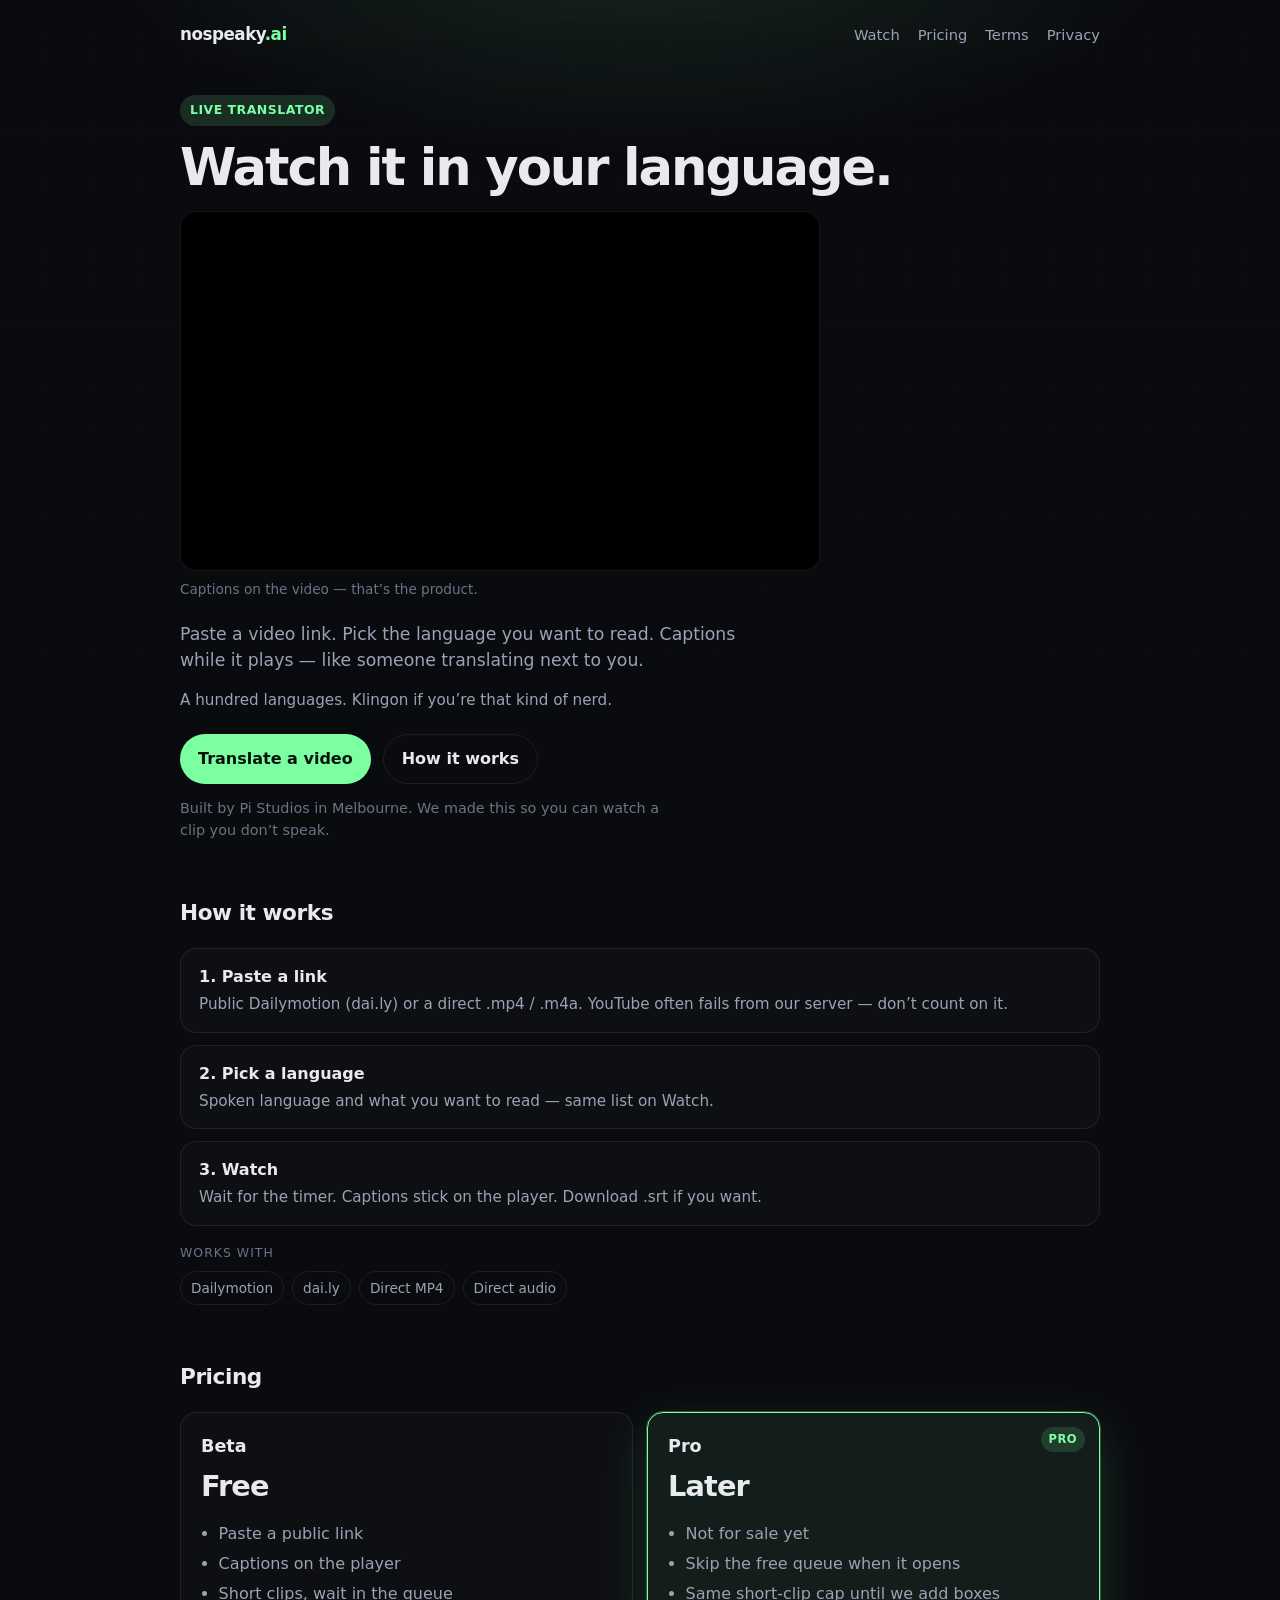
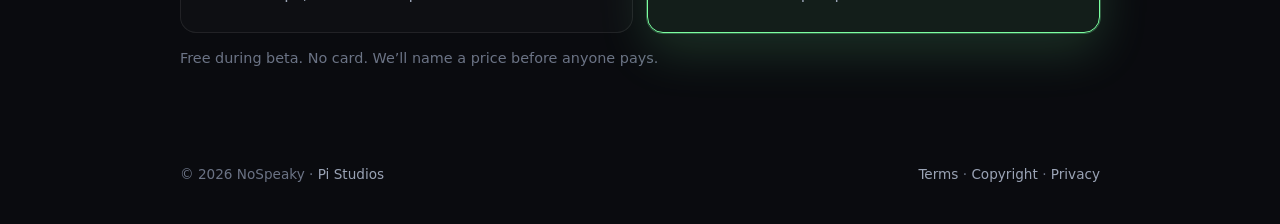
==== index.html @ 5e2a72ed "All Whisper languages in the pickers. Klingon at the bottom. Read-it-in still only translates when w" ====
<!DOCTYPE html>
<html lang="en">
<head>
<meta charset="UTF-8">
<meta name="viewport" content="width=device-width, initial-scale=1.0">
<title>NoSpeaky — Live translator</title>
<meta name="description" content="Paste a video link. Pick a language. Captions while it plays.">
<meta name="theme-color" content="#0a0b0f">
<link rel="stylesheet" href="css/site.css?v=8">
<link rel="icon" href="data:image/svg+xml,%3Csvg xmlns='http://www.w3.org/2000/svg' viewBox='0 0 32 32'%3E%3Crect width='32' height='32' rx='8' fill='%230a0b0f'/%3E%3Cpath d='M8 12h16v2H8zm0 5h12v2H8zm0 5h9v2H8z' fill='%237cffa1'/%3E%3C/svg%3E">
</head>
<body>
  <div class="bg-grid" aria-hidden="true"></div>

  <header class="top">
    <a class="brand" href="/">nospeaky<span class="dot">.ai</span></a>
    <nav>
      <a href="watch.html">Watch</a>
      <a href="#pricing">Pricing</a>
      <a href="tos.html">Terms</a>
      <a href="privacy.html">Privacy</a>
    </nav>
  </header>

  <main>
    <section class="hero">
      <p class="eyebrow">Live translator</p>
      <h1>Watch it in your language.</h1>
      <div class="demo">
        <video class="demo-video" src="/demo.mp4?v=1" autoplay muted loop playsinline></video>
        <p class="demo-cap">Captions on the video — that’s the product.</p>
      </div>
      <p class="lede">
        Paste a video link. Pick the language you want to read.
        Captions while it plays — like someone translating next to you.
      </p>
      <p class="lang-line">A hundred languages. Klingon if you’re that kind of nerd.</p>
      <div class="hero-actions">
        <a class="btn primary" href="watch.html">Translate a video</a>
        <a class="btn ghost" href="#how">How it works</a>
      </div>
      <p class="about-line">Built by Pi Studios in Melbourne. We made this so you can watch a clip you don’t speak.</p>
    </section>

    <section id="how" class="section">
      <h2>How it works</h2>
      <ol class="steps">
        <li>
          <strong>1. Paste a link</strong>
          <span>Public Dailymotion (dai.ly) or a direct .mp4 / .m4a. YouTube often fails from our server — don’t count on it.</span>
        </li>
        <li>
          <strong>2. Pick a language</strong>
          <span>Spoken language and what you want to read — same list on Watch.</span>
        </li>
        <li>
          <strong>3. Watch</strong>
          <span>Wait for the timer. Captions stick on the player. Download .srt if you want.</span>
        </li>
      </ol>
      <p class="sources-label">Works with</p>
      <p class="sources" aria-label="Supported sources">
        <span>Dailymotion</span>
        <span>dai.ly</span>
        <span>Direct MP4</span>
        <span>Direct audio</span>
      </p>
    </section>

    <section id="pricing" class="section">
      <h2>Pricing</h2>
      <div class="price-grid">
        <article class="price-card">
          <h3>Beta</h3>
          <p class="price">Free</p>
          <ul>
            <li>Paste a public link</li>
            <li>Captions on the player</li>
            <li>Short clips, wait in the queue</li>
          </ul>
        </article>
        <article class="price-card featured">
          <p class="badge">Pro</p>
          <h3>Pro</h3>
          <p class="price">Later</p>
          <ul>
            <li>Not for sale yet</li>
            <li>Skip the free queue when it opens</li>
            <li>Same short-clip cap until we add boxes</li>
          </ul>
        </article>
      </div>
      <p class="fine">Free during beta. No card. We’ll name a price before anyone pays.</p>
    </section>
  </main>

  <footer class="foot">
    <span>© <span id="y"></span> NoSpeaky · <a href="https://pistudios.app">Pi Studios</a></span>
    <span><a href="tos.html">Terms</a> · <a href="dmca.html">Copyright</a> · <a href="privacy.html">Privacy</a></span>
  </footer>
  <script>
    document.getElementById('y').textContent = String(new Date().getFullYear());
  </script>
</body>
</html>
---- css/site.css ----
:root {
  --bg: #0a0b0f;
  --bg-elev: #12141c;
  --bg-elev-2: #181b26;
  --line: rgba(255, 255, 255, 0.08);
  --text: #e8eaef;
  --muted: #9aa3b5;
  --faint: #6b7385;
  --accent: #7cffa1;
  --accent-dim: rgba(124, 255, 161, 0.14);
  --accent-text: #04140a;
  --warn: #ffc857;
  --danger: #ff7a8a;
  --radius: 16px;
  --font: ui-sans-serif, system-ui, -apple-system, "Segoe UI", Roboto, Helvetica, Arial, sans-serif;
  --mono: ui-monospace, SFMono-Regular, Menlo, Consolas, monospace;
}

*, *::before, *::after { box-sizing: border-box; }

html, body {
  margin: 0;
  padding: 0;
  min-height: 100%;
  background: var(--bg);
  color: var(--text);
  font-family: var(--font);
  line-height: 1.5;
  -webkit-font-smoothing: antialiased;
}

a { color: var(--accent); text-decoration: none; }
a:hover { text-decoration: underline; }
strong { font-weight: 700; color: var(--text); }

.bg-grid {
  position: fixed;
  inset: 0;
  pointer-events: none;
  background:
    radial-gradient(ellipse 80% 50% at 50% -10%, rgba(124, 255, 161, 0.12), transparent 55%),
    linear-gradient(to bottom, transparent, var(--bg) 80%),
    repeating-linear-gradient(0deg, transparent, transparent 47px, rgba(255,255,255,0.02) 48px),
    repeating-linear-gradient(90deg, transparent, transparent 47px, rgba(255,255,255,0.02) 48px);
  z-index: 0;
}

.top, main, .foot { position: relative; z-index: 1; }

.top {
  max-width: 960px;
  margin: 0 auto;
  padding: 22px 20px 0;
  display: flex;
  align-items: center;
  justify-content: space-between;
  gap: 16px;
}

.brand {
  color: var(--text);
  font-weight: 700;
  letter-spacing: -0.03em;
  font-size: 1.05rem;
  text-decoration: none;
}
.brand .dot { color: var(--accent); }
.brand:hover { text-decoration: none; opacity: 0.9; }

nav { display: flex; gap: 18px; flex-wrap: wrap; }
nav a {
  color: var(--muted);
  font-size: 0.92rem;
  text-decoration: none;
}
nav a:hover { color: var(--accent); }
nav a.nav-active { color: var(--accent); }

main {
  max-width: 960px;
  margin: 0 auto;
  padding: 48px 20px 80px;
}

.app-main { padding-top: 32px; }
.app-head { margin-bottom: 22px; }
.app-head h1 {
  margin: 0 0 10px;
  font-size: clamp(1.6rem, 3.5vw, 2.2rem);
  letter-spacing: -0.03em;
}
.app-head .lede { margin: 0; max-width: 62ch; }

.hero { margin-bottom: 56px; }

.eyebrow {
  display: inline-block;
  margin: 0 0 14px;
  padding: 6px 10px;
  border-radius: 999px;
  background: var(--accent-dim);
  color: var(--accent);
  font-size: 0.78rem;
  font-weight: 600;
  letter-spacing: 0.04em;
  text-transform: uppercase;
}

h1 {
  margin: 0 0 16px;
  font-size: clamp(2.1rem, 5vw, 3.2rem);
  line-height: 1.08;
  letter-spacing: -0.04em;
  font-weight: 750;
}

.lede {
  margin: 0 0 28px;
  max-width: 54ch;
  color: var(--muted);
  font-size: 1.08rem;
}

.hero-actions {
  display: flex;
  flex-wrap: wrap;
  gap: 12px;
  margin-bottom: 14px;
}

.hero-note { margin: 0; }

.panel {
  background: linear-gradient(180deg, var(--bg-elev), var(--bg-elev-2));
  border: 1px solid var(--line);
  border-radius: calc(var(--radius) + 4px);
  padding: 22px;
  box-shadow: 0 20px 60px rgba(0, 0, 0, 0.35);
}

.field { display: block; margin-bottom: 14px; }
.label {
  display: block;
  margin-bottom: 8px;
  color: var(--muted);
  font-size: 0.85rem;
  font-weight: 600;
}

input[type="url"], select {
  width: 100%;
  padding: 14px 14px;
  border-radius: 12px;
  border: 1px solid var(--line);
  background: rgba(0, 0, 0, 0.35);
  color: var(--text);
  font: inherit;
  font-size: 1rem;
  outline: none;
}
select {
  appearance: none;
  background-image:
    linear-gradient(45deg, transparent 50%, var(--muted) 50%),
    linear-gradient(135deg, var(--muted) 50%, transparent 50%);
  background-position:
    calc(100% - 18px) calc(50% - 3px),
    calc(100% - 12px) calc(50% - 3px);
  background-size: 6px 6px, 6px 6px;
  background-repeat: no-repeat;
  padding-right: 36px;
}
input[type="url"]::placeholder { color: var(--faint); }
input[type="url"]:focus, select:focus {
  border-color: var(--accent);
  box-shadow: 0 0 0 3px var(--accent-dim);
}

.hint {
  display: block;
  margin-top: 8px;
  color: var(--faint);
  font-size: 0.82rem;
}

.or {
  text-align: center;
  color: var(--faint);
  font-size: 0.8rem;
  text-transform: uppercase;
  letter-spacing: 0.12em;
  margin: 12px 0;
}

.row-2 {
  display: grid;
  grid-template-columns: 1fr 1fr;
  gap: 14px;
}

.drop {
  display: flex;
  flex-direction: column;
  align-items: center;
  justify-content: center;
  gap: 4px;
  min-height: 120px;
  padding: 20px;
  border-radius: 12px;
  border: 1px dashed rgba(124, 255, 161, 0.35);
  background: rgba(124, 255, 161, 0.04);
  cursor: pointer;
  text-align: center;
  transition: background 0.15s ease, border-color 0.15s ease;
  margin-bottom: 14px;
}
.drop:hover, .drop.dragover {
  background: rgba(124, 255, 161, 0.09);
  border-color: rgba(124, 255, 161, 0.7);
}
.drop-title { font-weight: 650; }
.drop-sub { color: var(--faint); font-size: 0.85rem; }
.file-name {
  margin-top: 8px;
  color: var(--accent);
  font-family: var(--mono);
  font-size: 0.85rem;
}

.actions {
  margin-top: 8px;
  display: flex;
  flex-wrap: wrap;
  align-items: center;
  gap: 14px;
}

.btn {
  appearance: none;
  border: none;
  border-radius: 999px;
  padding: 12px 18px;
  font: inherit;
  font-weight: 700;
  cursor: pointer;
  text-decoration: none;
  display: inline-flex;
  align-items: center;
  justify-content: center;
  text-align: center;
}
.btn.primary {
  background: var(--accent);
  color: var(--accent-text);
  box-shadow: 0 0 0 0 transparent;
  transition: box-shadow 0.16s ease, transform 0.16s ease;
}
.btn.primary:disabled {
  opacity: 0.45;
  cursor: not-allowed;
}
.btn.primary:not(:disabled):hover,
.btn.primary:not(:disabled):focus-visible {
  outline: none;
  transform: translateY(-1px);
  box-shadow: 0 0 0 3px var(--accent-dim), 0 0 28px rgba(124, 255, 161, 0.5);
}
.btn.ghost {
  background: transparent;
  color: var(--text);
  border: 1px solid var(--line);
}
.btn.ghost:hover { border-color: var(--accent); color: var(--accent); text-decoration: none; }
.btn.ghost:disabled {
  opacity: 0.4;
  cursor: not-allowed;
}
a.btn.primary:hover, a.btn.ghost:hover { text-decoration: none; }

.status-line {
  margin: 0;
  color: var(--warn);
  font-size: 0.9rem;
  flex: 1;
  min-width: 200px;
}

.player-section {
  margin-top: 28px;
  display: grid;
  gap: 16px;
}

.player-wrap {
  position: relative;
  width: 100%;
  background: #000;
  border-radius: var(--radius);
  overflow: hidden;
  border: 1px solid var(--line);
  aspect-ratio: 16 / 9;
  isolation: isolate;
}

#player, #embed, #embed-host, .embed-host {
  position: absolute;
  inset: 0;
  width: 100%;
  height: 100%;
  display: block;
  background: #000;
  border: 0;
  z-index: 0;
}
#embed-host iframe, .embed-host iframe {
  position: absolute;
  inset: 0;
  width: 100%;
  height: 100%;
  border: 0;
}

#embed:not([hidden]) {
  display: block !important;
  inset: 0;
  width: 100%;
  height: 100%;
  z-index: 1;
}

#player[hidden], #embed[hidden], #embed-host[hidden] {
  display: none !important;
}

.cue-overlay {
  position: absolute;
  left: 50%;
  bottom: 11%;
  transform: translateX(-50%);
  max-width: min(90%, 42rem);
  padding: 10px 18px 12px;
  border-radius: 10px;
  background: rgba(10, 11, 15, 0.58);
  backdrop-filter: blur(12px);
  -webkit-backdrop-filter: blur(12px);
  color: #f4fff8;
  font-family: var(--mono);
  font-size: clamp(1rem, 2.3vw, 1.35rem);
  font-weight: 650;
  letter-spacing: -0.03em;
  text-align: center;
  line-height: 1.35;
  text-wrap: balance;
  pointer-events: none;
  z-index: 40;
  border-bottom: 3px solid var(--accent);
  box-shadow: 0 10px 32px rgba(0, 0, 0, 0.5);
}
.cue-overlay:empty {
  display: none;
}

.wait-overlay {
  position: absolute;
  inset: 0;
  z-index: 50;
  display: flex;
  flex-direction: column;
  align-items: center;
  justify-content: center;
  gap: 6px;
  background: rgba(5, 6, 10, 0.94);
  color: #fff;
  text-align: center;
  padding: 24px;
}
.wait-overlay[hidden] { display: none !important; }

.fail-overlay {
  position: absolute;
  inset: 0;
  z-index: 55;
  display: flex;
  flex-direction: column;
  align-items: center;
  justify-content: center;
  gap: 8px;
  background: rgba(5, 6, 10, 0.94);
  color: #fff;
  text-align: center;
  padding: 28px 24px;
}
.fail-overlay[hidden] { display: none !important; }
.fail-title {
  margin: 0;
  font-size: 1.15rem;
  font-weight: 750;
  color: var(--danger);
}
.fail-body {
  margin: 0;
  max-width: 36ch;
  color: var(--muted);
  font-size: 0.95rem;
}
.wait-label {
  margin: 0;
  font-size: 0.82rem;
  letter-spacing: 0.12em;
  text-transform: uppercase;
  color: var(--faint);
}
.wait-time {
  margin: 0;
  font-size: clamp(2.6rem, 9vw, 4.4rem);
  font-weight: 750;
  font-variant-numeric: tabular-nums;
  color: var(--accent);
  line-height: 1;
}
.wait-hint {
  margin: 10px 0 0;
  color: var(--faint);
  font-size: 0.92rem;
}

.live-sub {
  display: none;
}

.player-meta {
  display: flex;
  flex-wrap: wrap;
  gap: 16px;
  align-items: center;
  justify-content: space-between;
}

.progress-block { flex: 1; min-width: 220px; }
.progress-label {
  display: flex;
  justify-content: space-between;
  gap: 12px;
  margin-bottom: 8px;
  font-size: 0.92rem;
}
.faint { color: var(--faint); }
.bar {
  height: 8px;
  border-radius: 999px;
  background: rgba(255,255,255,0.06);
  overflow: hidden;
}
.bar > i {
  display: block;
  height: 100%;
  width: 0%;
  background: var(--accent);
  border-radius: inherit;
  transition: width 0.25s ease;
}

.player-actions { display: flex; flex-wrap: wrap; gap: 10px; }

.cue-list {
  list-style: none;
  margin: 0;
  padding: 0;
  max-height: 240px;
  overflow: auto;
  border: 1px solid var(--line);
  border-radius: var(--radius);
  background: rgba(255,255,255,0.02);
}
.cue-list li {
  display: grid;
  grid-template-columns: 7.5rem 1fr;
  gap: 12px;
  padding: 10px 14px;
  border-bottom: 1px solid var(--line);
  font-size: 0.92rem;
}
.cue-list li:last-child { border-bottom: none; }
.cue-list .t {
  color: var(--faint);
  font-family: var(--mono);
  font-size: 0.8rem;
}
.cue-list .active {
  background: var(--accent-dim);
}
.cue-list .active .t { color: var(--accent); }

.section { margin-top: 56px; }
.section.plain { margin-top: 40px; }
.section h2 {
  margin: 0 0 18px;
  font-size: 1.35rem;
  letter-spacing: -0.02em;
}

.steps {
  list-style: none;
  margin: 0;
  padding: 0;
  display: grid;
  gap: 12px;
}
.steps li {
  display: grid;
  gap: 4px;
  padding: 16px 18px;
  border-radius: var(--radius);
  border: 1px solid var(--line);
  background: rgba(255, 255, 255, 0.02);
}
.steps strong { font-size: 1rem; }
.steps span { color: var(--muted); font-size: 0.95rem; }

.price-grid {
  display: grid;
  grid-template-columns: repeat(2, minmax(0, 1fr));
  gap: 14px;
  margin-bottom: 14px;
}
.price-card {
  position: relative;
  padding: 20px;
  border-radius: var(--radius);
  border: 1px solid var(--line);
  background: rgba(255,255,255,0.02);
}
.price-card.featured {
  border-color: var(--accent);
  background: rgba(124, 255, 161, 0.08);
  box-shadow: 0 0 0 1px rgba(124, 255, 161, 0.28), 0 18px 50px rgba(124, 255, 161, 0.16);
}
.price-card h3 { margin: 0 0 6px; font-size: 1.1rem; }
.price-card .price {
  margin: 0 0 14px;
  font-size: 1.8rem;
  font-weight: 750;
  letter-spacing: -0.03em;
}
.price-card .price span {
  font-size: 0.95rem;
  color: var(--muted);
  font-weight: 500;
}
.price-card ul {
  margin: 0;
  padding-left: 1.1em;
  color: var(--muted);
}
.price-card li { margin: 6px 0; }
.badge {
  position: absolute;
  top: 14px;
  right: 14px;
  margin: 0;
  padding: 4px 8px;
  border-radius: 999px;
  background: var(--accent-dim);
  color: var(--accent);
  font-size: 0.72rem;
  font-weight: 700;
  letter-spacing: 0.04em;
  text-transform: uppercase;
}

.status-list {
  list-style: none;
  margin: 0 0 16px;
  padding: 0;
  display: grid;
  gap: 10px;
}
.status-list li {
  display: flex;
  align-items: center;
  gap: 12px;
  color: var(--muted);
}
.tag {
  display: inline-flex;
  min-width: 52px;
  justify-content: center;
  padding: 3px 8px;
  border-radius: 999px;
  font-size: 0.72rem;
  font-weight: 700;
  letter-spacing: 0.06em;
  text-transform: uppercase;
}
.tag.live { background: var(--accent-dim); color: var(--accent); }
.tag.next { background: rgba(255, 200, 87, 0.14); color: var(--warn); }
.tag.later { background: rgba(255, 255, 255, 0.06); color: var(--faint); }

.fine { color: var(--faint); font-size: 0.9rem; max-width: 60ch; }

.foot {
  max-width: 960px;
  margin: 0 auto;
  padding: 0 20px 40px;
  display: flex;
  justify-content: space-between;
  gap: 12px;
  color: var(--faint);
  font-size: 0.85rem;
}
.foot a { color: var(--muted); }

.prose { max-width: 68ch; }
.prose h1 {
  font-size: clamp(1.8rem, 4vw, 2.4rem);
  margin-bottom: 8px;
}
.prose .meta { color: var(--faint); margin-bottom: 28px; }
.prose h2 {
  margin: 28px 0 10px;
  font-size: 1.15rem;
}
.prose p, .prose li { color: var(--muted); }
.prose ul { padding-left: 1.2em; }

.demo {
  margin: 0 0 22px;
  max-width: 640px;
}
.demo-video {
  display: block;
  width: 100%;
  border-radius: var(--radius);
  border: 1px solid var(--line);
  background: #000;
  aspect-ratio: 16 / 9;
}
.demo-cap {
  margin: 8px 0 0;
  color: var(--faint);
  font-size: 0.85rem;
}
.lang-line {
  margin: -12px 0 22px;
  max-width: 58ch;
  color: var(--muted);
  font-size: 0.95rem;
}
.about-line {
  margin: 8px 0 0;
  max-width: 54ch;
  color: var(--faint);
  font-size: 0.9rem;
}
.sources-label {
  margin: 18px 0 8px;
  color: var(--faint);
  font-size: 0.78rem;
  letter-spacing: 0.08em;
  text-transform: uppercase;
}
.sources {
  display: flex;
  flex-wrap: wrap;
  gap: 8px;
  margin: 0;
}
.sources span {
  padding: 6px 10px;
  border-radius: 999px;
  border: 1px solid var(--line);
  color: var(--muted);
  font-size: 0.85rem;
}

@media (max-width: 700px) {
  .row-2, .price-grid { grid-template-columns: 1fr; }
  .top { flex-direction: column; align-items: flex-start; }
  .actions { flex-direction: column; align-items: stretch; }
  .btn { width: 100%; }
  .cue-list li { grid-template-columns: 1fr; gap: 4px; }
}
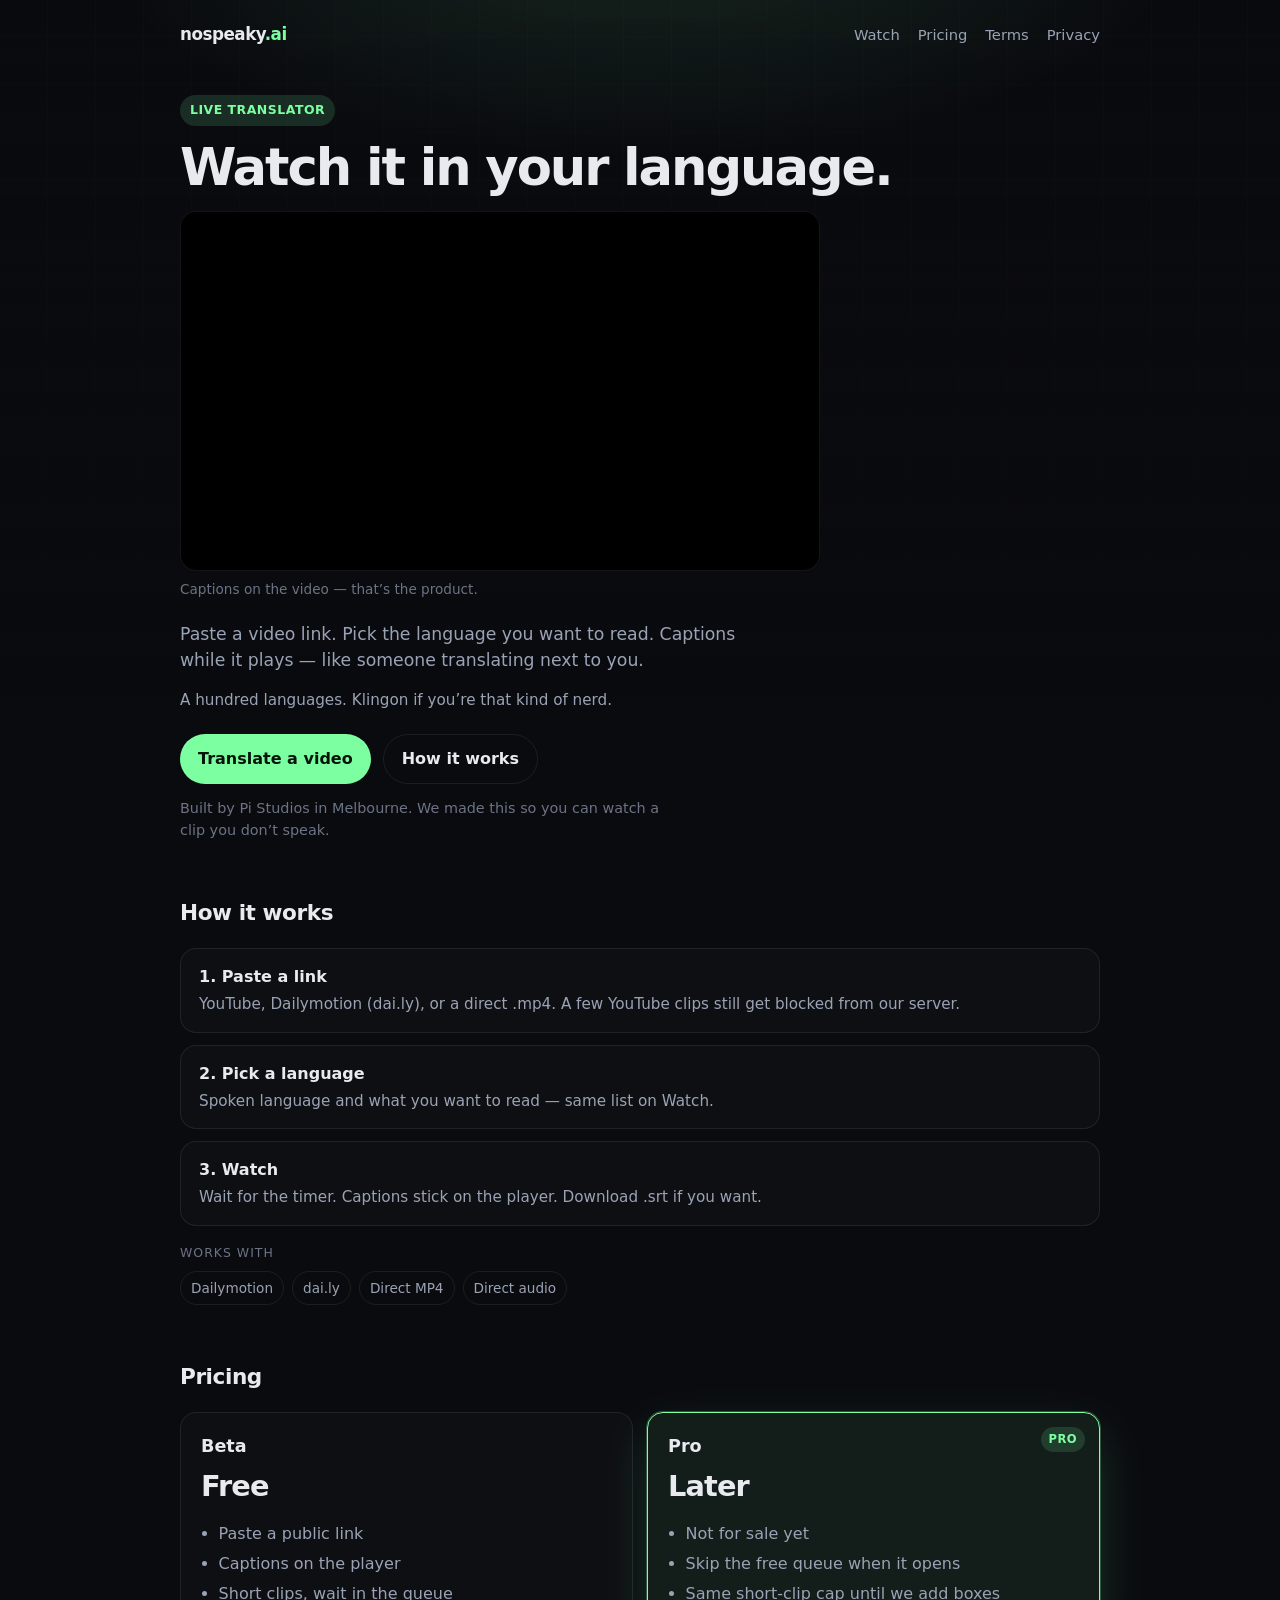
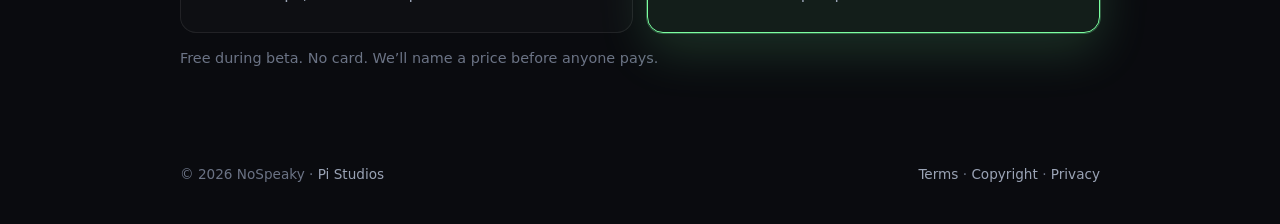
==== commit acae82c5: "YouTube player clock plus yt-dlp android/web clients. Firefox impersonate stays for Dailymotion only" ====
--- a/index.html
+++ b/index.html
@@ -47,7 +47,7 @@
       <ol class="steps">
         <li>
           <strong>1. Paste a link</strong>
-          <span>Public Dailymotion (dai.ly) or a direct .mp4 / .m4a. YouTube often fails from our server — don’t count on it.</span>
+          <span>YouTube, Dailymotion (dai.ly), or a direct .mp4. A few YouTube clips still get blocked from our server.</span>
         </li>
         <li>
           <strong>2. Pick a language</strong>
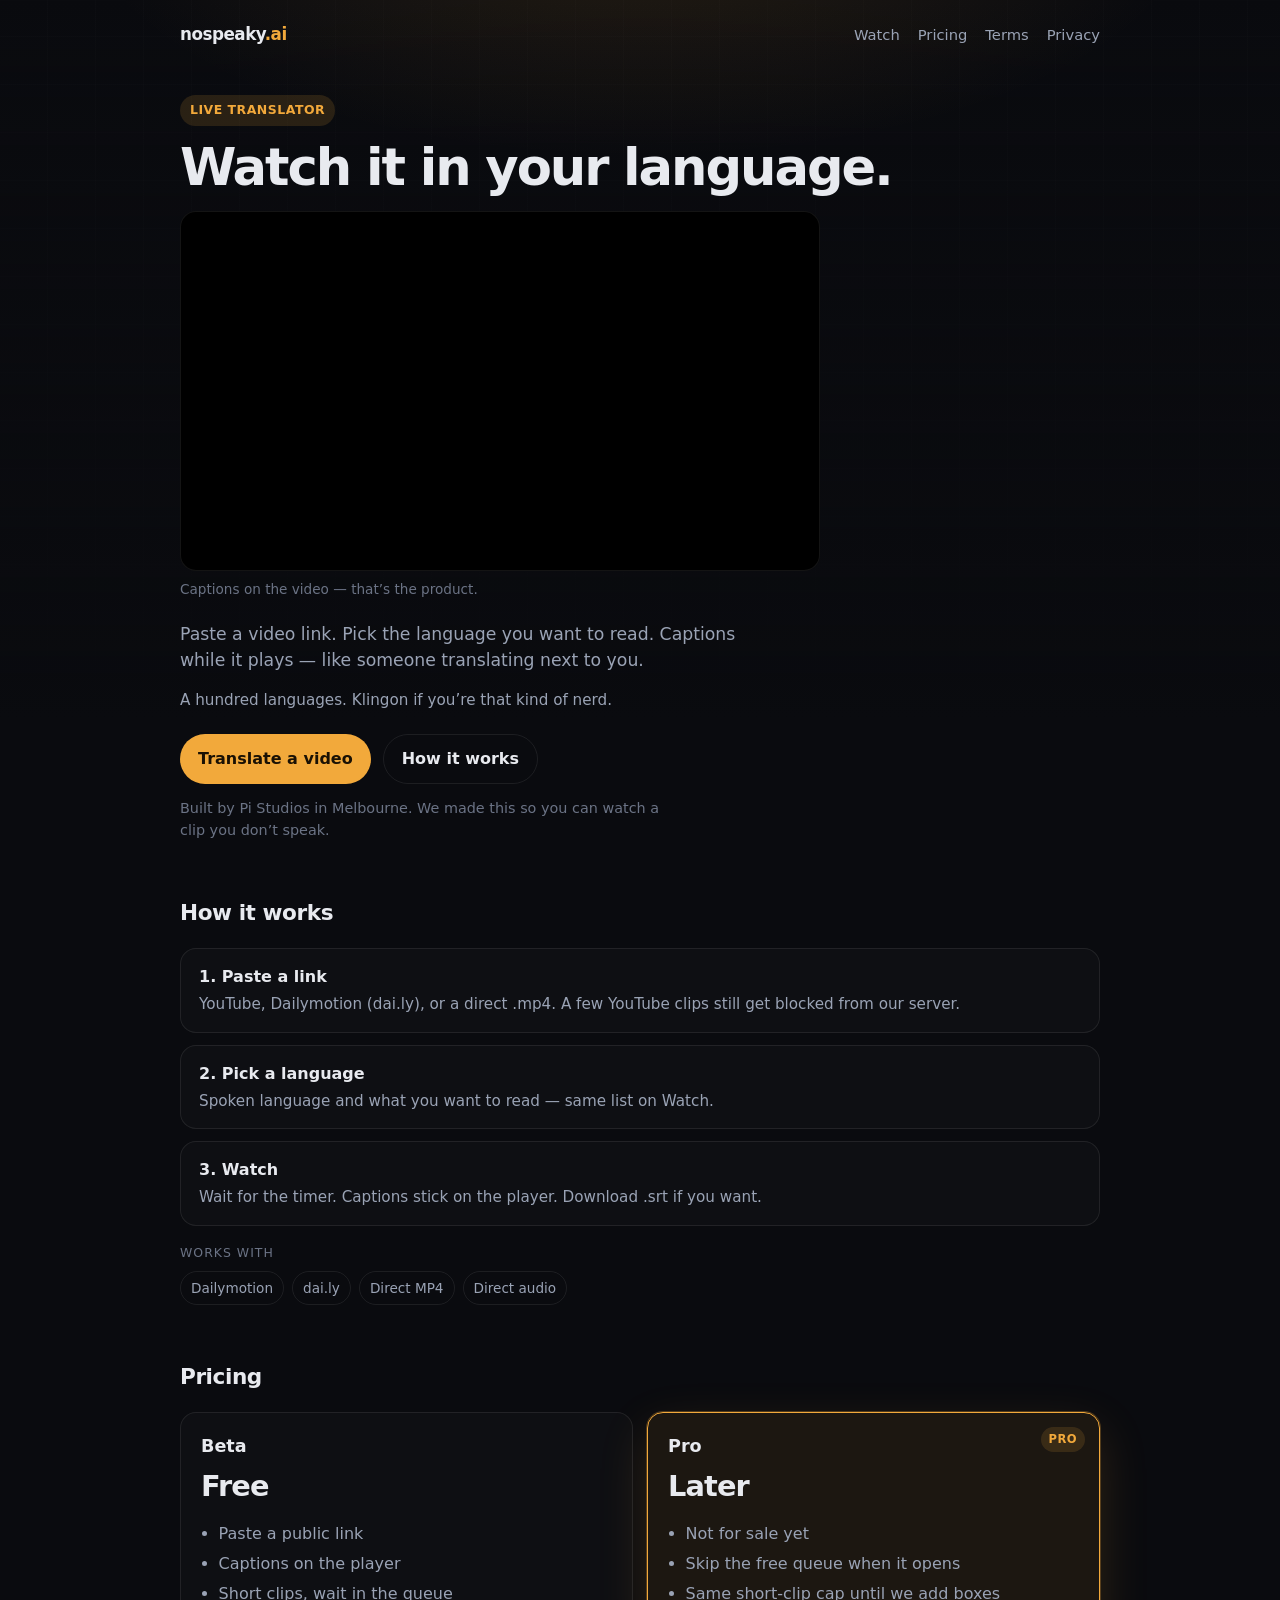
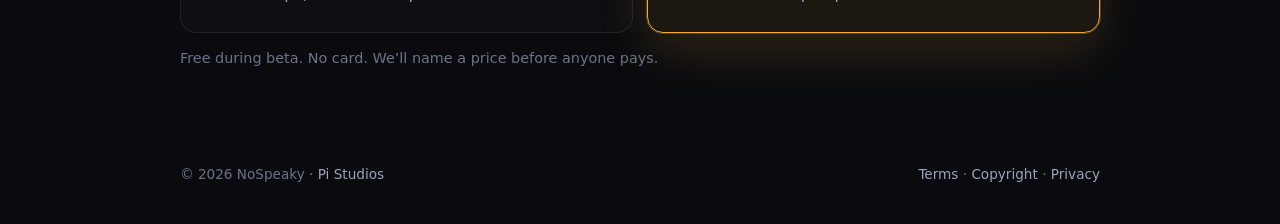
==== commit 33799a99: "Swap site accent from mint to warm gold. Primary is --accent #F2A93B. Buttons, nav, focus, links, fa" ====
--- a/index.html
+++ b/index.html
@@ -6,8 +6,8 @@
 <title>NoSpeaky — Live translator</title>
 <meta name="description" content="Paste a video link. Pick a language. Captions while it plays.">
 <meta name="theme-color" content="#0a0b0f">
-<link rel="stylesheet" href="css/site.css?v=8">
-<link rel="icon" href="data:image/svg+xml,%3Csvg xmlns='http://www.w3.org/2000/svg' viewBox='0 0 32 32'%3E%3Crect width='32' height='32' rx='8' fill='%230a0b0f'/%3E%3Cpath d='M8 12h16v2H8zm0 5h12v2H8zm0 5h9v2H8z' fill='%237cffa1'/%3E%3C/svg%3E">
+<link rel="stylesheet" href="css/site.css?v=18">
+<link rel="icon" href="data:image/svg+xml,%3Csvg xmlns='http://www.w3.org/2000/svg' viewBox='0 0 32 32'%3E%3Crect width='32' height='32' rx='8' fill='%230a0b0f'/%3E%3Cpath d='M8 12h16v2H8zm0 5h12v2H8zm0 5h9v2H8z' fill='%23F2A93B'/%3E%3C/svg%3E">
 </head>
 <body>
   <div class="bg-grid" aria-hidden="true"></div>
--- a/css/site.css
+++ b/css/site.css
@@ -6,9 +6,9 @@
   --text: #e8eaef;
   --muted: #9aa3b5;
   --faint: #6b7385;
-  --accent: #7cffa1;
-  --accent-dim: rgba(124, 255, 161, 0.14);
-  --accent-text: #04140a;
+  --accent: #F2A93B;
+  --accent-dim: rgba(242, 169, 59, 0.14);
+  --accent-text: #1a1104;
   --warn: #ffc857;
   --danger: #ff7a8a;
   --radius: 16px;
@@ -38,7 +38,7 @@
   inset: 0;
   pointer-events: none;
   background:
-    radial-gradient(ellipse 80% 50% at 50% -10%, rgba(124, 255, 161, 0.12), transparent 55%),
+    radial-gradient(ellipse 80% 50% at 50% -10%, rgba(242, 169, 59, 0.12), transparent 55%),
     linear-gradient(to bottom, transparent, var(--bg) 80%),
     repeating-linear-gradient(0deg, transparent, transparent 47px, rgba(255,255,255,0.02) 48px),
     repeating-linear-gradient(90deg, transparent, transparent 47px, rgba(255,255,255,0.02) 48px);
@@ -207,16 +207,16 @@
   min-height: 120px;
   padding: 20px;
   border-radius: 12px;
-  border: 1px dashed rgba(124, 255, 161, 0.35);
-  background: rgba(124, 255, 161, 0.04);
+  border: 1px dashed rgba(242, 169, 59, 0.35);
+  background: rgba(242, 169, 59, 0.04);
   cursor: pointer;
   text-align: center;
   transition: background 0.15s ease, border-color 0.15s ease;
   margin-bottom: 14px;
 }
 .drop:hover, .drop.dragover {
-  background: rgba(124, 255, 161, 0.09);
-  border-color: rgba(124, 255, 161, 0.7);
+  background: rgba(242, 169, 59, 0.09);
+  border-color: rgba(242, 169, 59, 0.7);
 }
 .drop-title { font-weight: 650; }
 .drop-sub { color: var(--faint); font-size: 0.85rem; }
@@ -263,7 +263,7 @@
 .btn.primary:not(:disabled):focus-visible {
   outline: none;
   transform: translateY(-1px);
-  box-shadow: 0 0 0 3px var(--accent-dim), 0 0 28px rgba(124, 255, 161, 0.5);
+  box-shadow: 0 0 0 3px var(--accent-dim), 0 0 28px rgba(242, 169, 59, 0.5);
 }
 .btn.ghost {
   background: transparent;
@@ -300,6 +300,48 @@
   border: 1px solid var(--line);
   aspect-ratio: 16 / 9;
   isolation: isolate;
+}
+body.player-fs {
+  overflow: hidden;
+}
+.player-wrap.is-fs {
+  position: fixed;
+  inset: 0;
+  width: 100%;
+  height: 100%;
+  max-width: none;
+  aspect-ratio: auto;
+  transform: none;
+  border-radius: 0;
+  border: 0;
+  z-index: 9999;
+}
+.fs-btn {
+  position: absolute;
+  right: 8px;
+  bottom: 8px;
+  z-index: 46;
+  width: 40px;
+  height: 40px;
+  padding: 0;
+  border: 0;
+  border-radius: 10px;
+  background: rgba(10, 11, 15, 0.7);
+  color: var(--accent);
+  cursor: pointer;
+  display: inline-flex;
+  align-items: center;
+  justify-content: center;
+}
+.fs-btn svg {
+  width: 22px;
+  height: 22px;
+  display: block;
+}
+.fs-btn:hover,
+.fs-btn:focus-visible {
+  outline: none;
+  background: rgba(10, 11, 15, 0.9);
 }
 
 #player, #embed, #embed-host, .embed-host {
@@ -351,9 +393,12 @@
   text-align: center;
   line-height: 1.35;
   text-wrap: balance;
+  overflow: hidden;
+  display: -webkit-box;
+  -webkit-line-clamp: 2;
+  -webkit-box-orient: vertical;
   pointer-events: none;
   z-index: 40;
-  border-bottom: 3px solid var(--accent);
   box-shadow: 0 10px 32px rgba(0, 0, 0, 0.5);
 }
 .cue-overlay:empty {
@@ -532,8 +577,8 @@
 }
 .price-card.featured {
   border-color: var(--accent);
-  background: rgba(124, 255, 161, 0.08);
-  box-shadow: 0 0 0 1px rgba(124, 255, 161, 0.28), 0 18px 50px rgba(124, 255, 161, 0.16);
+  background: rgba(242, 169, 59, 0.08);
+  box-shadow: 0 0 0 1px rgba(242, 169, 59, 0.28), 0 18px 50px rgba(242, 169, 59, 0.16);
 }
 .price-card h3 { margin: 0 0 6px; font-size: 1.1rem; }
 .price-card .price {
@@ -675,8 +720,21 @@
 
 @media (max-width: 700px) {
   .row-2, .price-grid { grid-template-columns: 1fr; }
-  .top { flex-direction: column; align-items: flex-start; }
+  .top {
+    flex-direction: column;
+    align-items: flex-start;
+    padding-left: max(20px, env(safe-area-inset-left));
+    padding-right: max(20px, env(safe-area-inset-right));
+  }
+  main, .foot {
+    padding-left: max(20px, env(safe-area-inset-left));
+    padding-right: max(20px, env(safe-area-inset-right));
+  }
   .actions { flex-direction: column; align-items: stretch; }
   .btn { width: 100%; }
-  .cue-list li { grid-template-columns: 1fr; gap: 4px; }
-}
+  .fs-btn { width: 40px; height: 40px; }
+  .cue-overlay {
+    max-width: min(94%, 42rem);
+    font-size: clamp(0.95rem, 3.6vw, 1.2rem);
+  }
+}
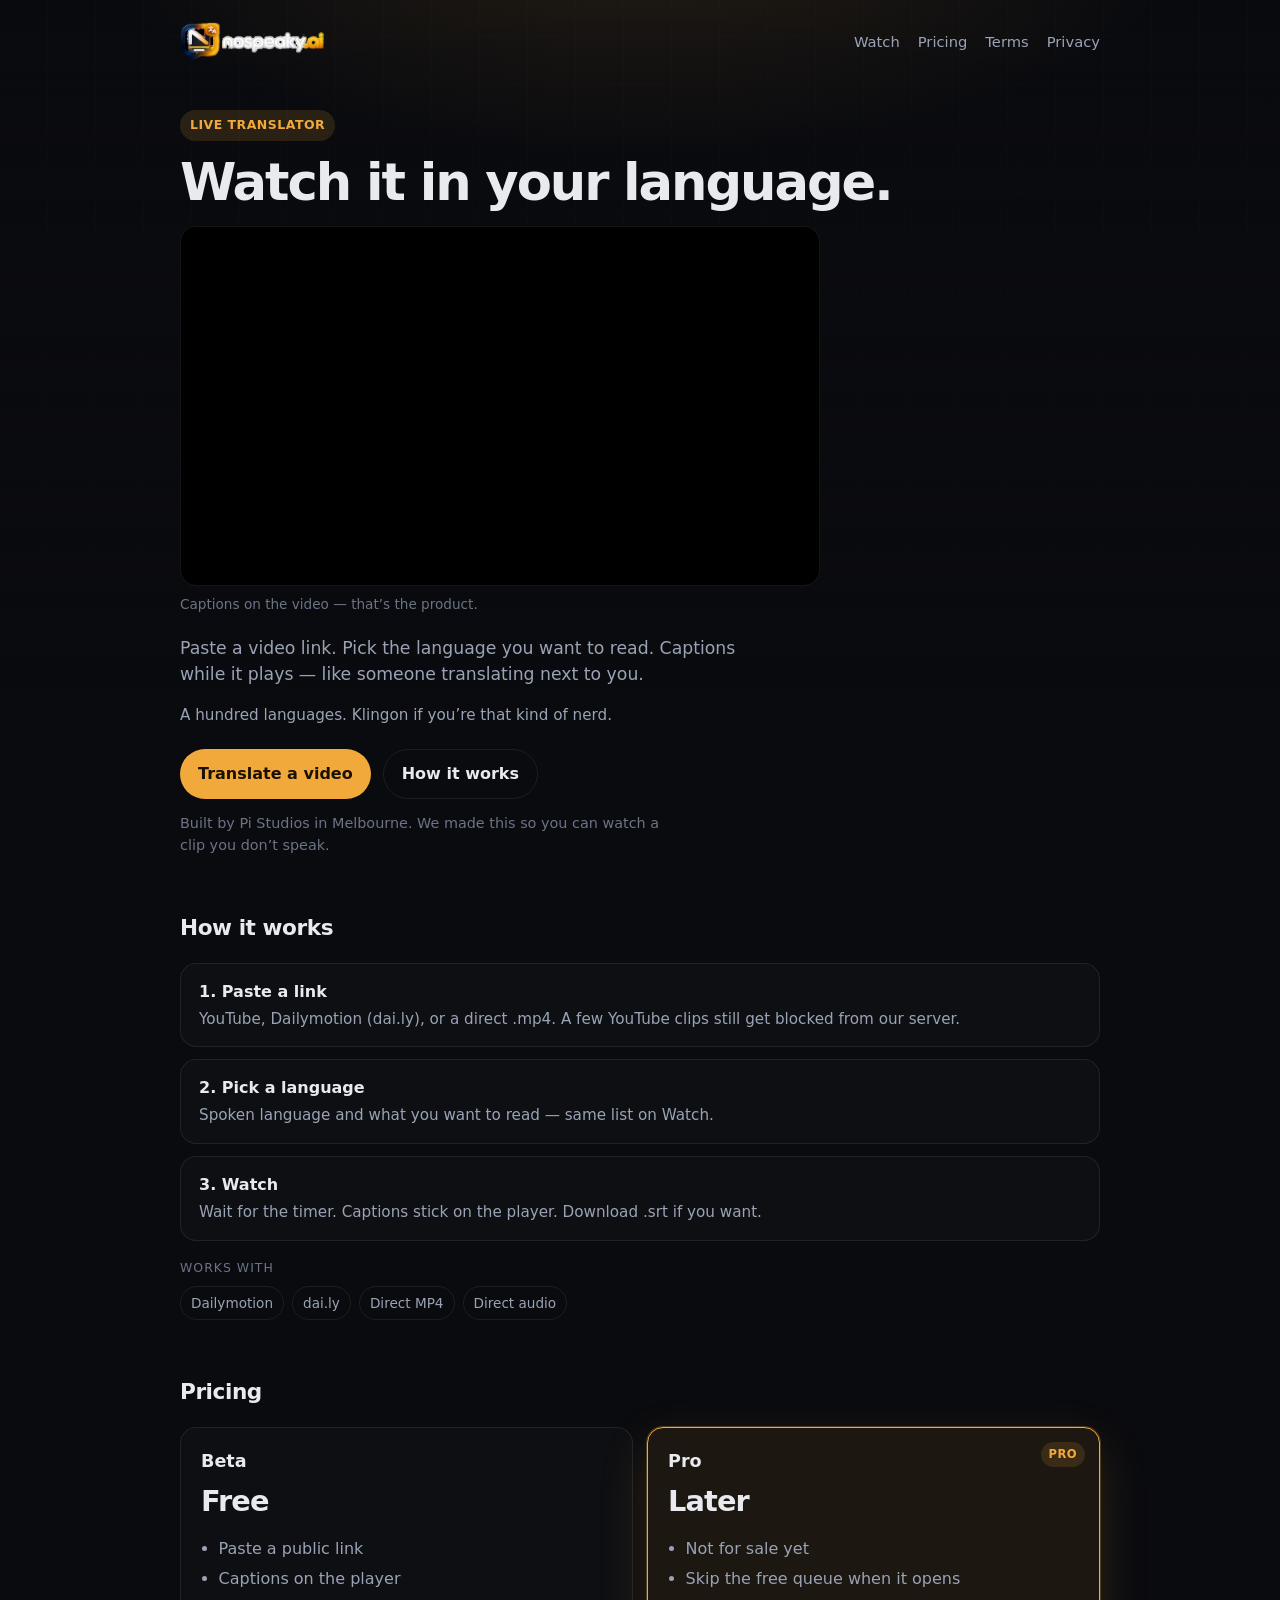
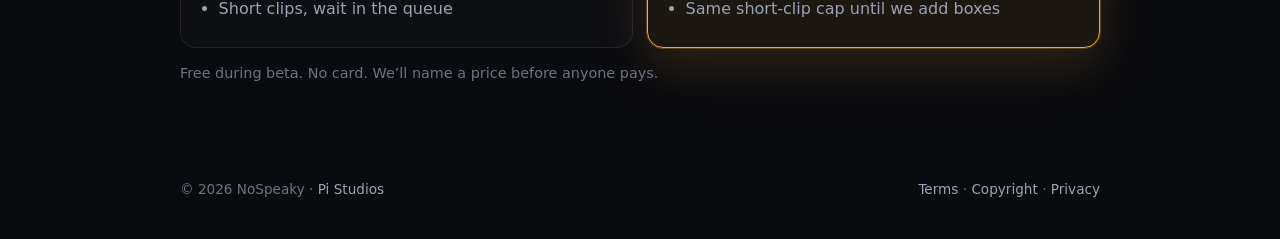
==== commit 4b18633c: "Use Matt’s nospeaky.ai mark in the header and favicon. Knocked the black field to alpha. Wordmark in" ====
--- a/index.html
+++ b/index.html
@@ -6,14 +6,15 @@
 <title>NoSpeaky — Live translator</title>
 <meta name="description" content="Paste a video link. Pick a language. Captions while it plays.">
 <meta name="theme-color" content="#0a0b0f">
-<link rel="stylesheet" href="css/site.css?v=18">
-<link rel="icon" href="data:image/svg+xml,%3Csvg xmlns='http://www.w3.org/2000/svg' viewBox='0 0 32 32'%3E%3Crect width='32' height='32' rx='8' fill='%230a0b0f'/%3E%3Cpath d='M8 12h16v2H8zm0 5h12v2H8zm0 5h9v2H8z' fill='%23F2A93B'/%3E%3C/svg%3E">
+<link rel="stylesheet" href="css/site.css?v=20">
+<link rel="icon" href="favicon.png?v=1" type="image/png">
+<link rel="apple-touch-icon" href="apple-touch-icon.png?v=1">
 </head>
 <body>
   <div class="bg-grid" aria-hidden="true"></div>
 
   <header class="top">
-    <a class="brand" href="/">nospeaky<span class="dot">.ai</span></a>
+    <a class="brand" href="/"><img src="logo.png?v=1" alt="nospeaky.ai"></a>
     <nav>
       <a href="watch.html">Watch</a>
       <a href="#pricing">Pricing</a>
--- a/css/site.css
+++ b/css/site.css
@@ -58,14 +58,17 @@
 }
 
 .brand {
-  color: var(--text);
-  font-weight: 700;
-  letter-spacing: -0.03em;
-  font-size: 1.05rem;
+  display: flex;
+  align-items: center;
   text-decoration: none;
-}
-.brand .dot { color: var(--accent); }
-.brand:hover { text-decoration: none; opacity: 0.9; }
+  line-height: 0;
+}
+.brand img {
+  display: block;
+  height: 40px;
+  width: auto;
+}
+.brand:hover { text-decoration: none; opacity: 0.92; }
 
 nav { display: flex; gap: 18px; flex-wrap: wrap; }
 nav a {
@@ -379,8 +382,8 @@
   left: 50%;
   bottom: 11%;
   transform: translateX(-50%);
-  max-width: min(90%, 42rem);
-  padding: 10px 18px 12px;
+  max-width: min(96%, 56rem);
+  padding: 10px 28px 12px;
   border-radius: 10px;
   background: rgba(10, 11, 15, 0.58);
   backdrop-filter: blur(12px);
@@ -733,8 +736,9 @@
   .actions { flex-direction: column; align-items: stretch; }
   .btn { width: 100%; }
   .fs-btn { width: 40px; height: 40px; }
+  .brand img { height: 32px; }
   .cue-overlay {
-    max-width: min(94%, 42rem);
+    max-width: min(98%, 56rem);
     font-size: clamp(0.95rem, 3.6vw, 1.2rem);
   }
 }
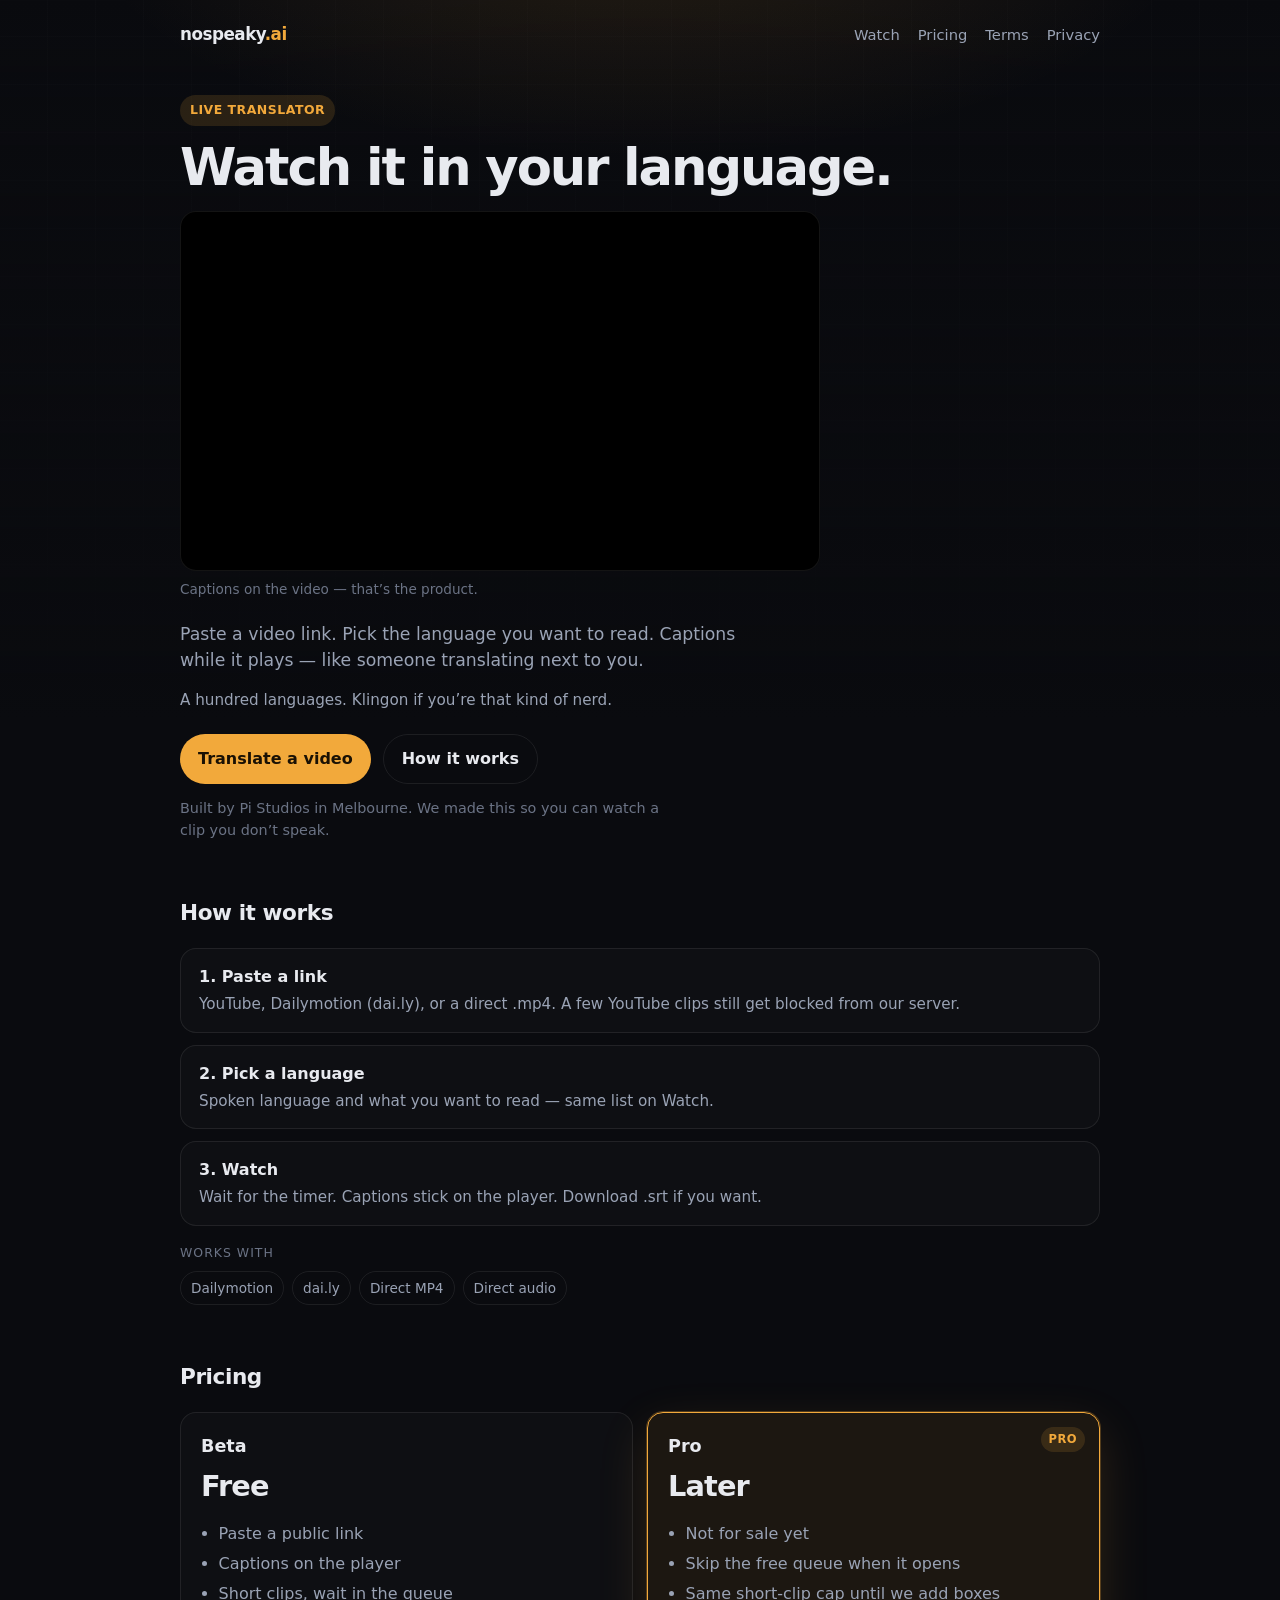
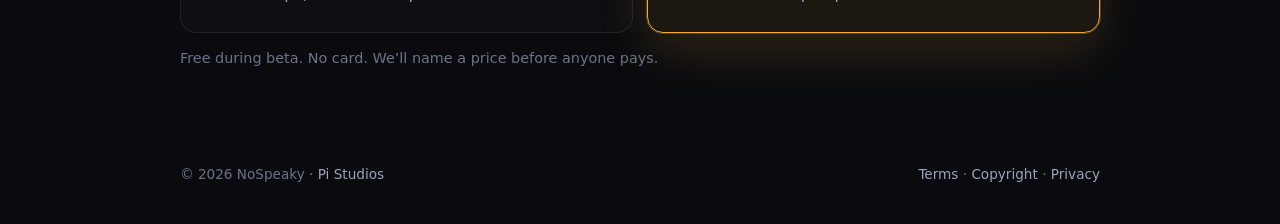
==== commit b3ca4450: "Restore the text nospeaky.ai header. Image mark was blurry on phones. Gold .ai accent stays. Sharp S" ====
--- a/index.html
+++ b/index.html
@@ -6,15 +6,14 @@
 <title>NoSpeaky — Live translator</title>
 <meta name="description" content="Paste a video link. Pick a language. Captions while it plays.">
 <meta name="theme-color" content="#0a0b0f">
-<link rel="stylesheet" href="css/site.css?v=20">
-<link rel="icon" href="favicon.png?v=1" type="image/png">
-<link rel="apple-touch-icon" href="apple-touch-icon.png?v=1">
+<link rel="stylesheet" href="css/site.css?v=21">
+<link rel="icon" href="data:image/svg+xml,%3Csvg xmlns='http://www.w3.org/2000/svg' viewBox='0 0 32 32'%3E%3Crect width='32' height='32' rx='8' fill='%230a0b0f'/%3E%3Cpath d='M8 12h16v2H8zm0 5h12v2H8zm0 5h9v2H8z' fill='%23F2A93B'/%3E%3C/svg%3E">
 </head>
 <body>
   <div class="bg-grid" aria-hidden="true"></div>
 
   <header class="top">
-    <a class="brand" href="/"><img src="logo.png?v=1" alt="nospeaky.ai"></a>
+    <a class="brand" href="/">nospeaky<span class="dot">.ai</span></a>
     <nav>
       <a href="watch.html">Watch</a>
       <a href="#pricing">Pricing</a>
--- a/css/site.css
+++ b/css/site.css
@@ -58,17 +58,14 @@
 }
 
 .brand {
-  display: flex;
-  align-items: center;
+  color: var(--text);
+  font-weight: 700;
+  letter-spacing: -0.03em;
+  font-size: 1.05rem;
   text-decoration: none;
-  line-height: 0;
-}
-.brand img {
-  display: block;
-  height: 40px;
-  width: auto;
-}
-.brand:hover { text-decoration: none; opacity: 0.92; }
+}
+.brand .dot { color: var(--accent); }
+.brand:hover { text-decoration: none; opacity: 0.9; }
 
 nav { display: flex; gap: 18px; flex-wrap: wrap; }
 nav a {
@@ -736,7 +733,6 @@
   .actions { flex-direction: column; align-items: stretch; }
   .btn { width: 100%; }
   .fs-btn { width: 40px; height: 40px; }
-  .brand img { height: 32px; }
   .cue-overlay {
     max-width: min(98%, 56rem);
     font-size: clamp(0.95rem, 3.6vw, 1.2rem);
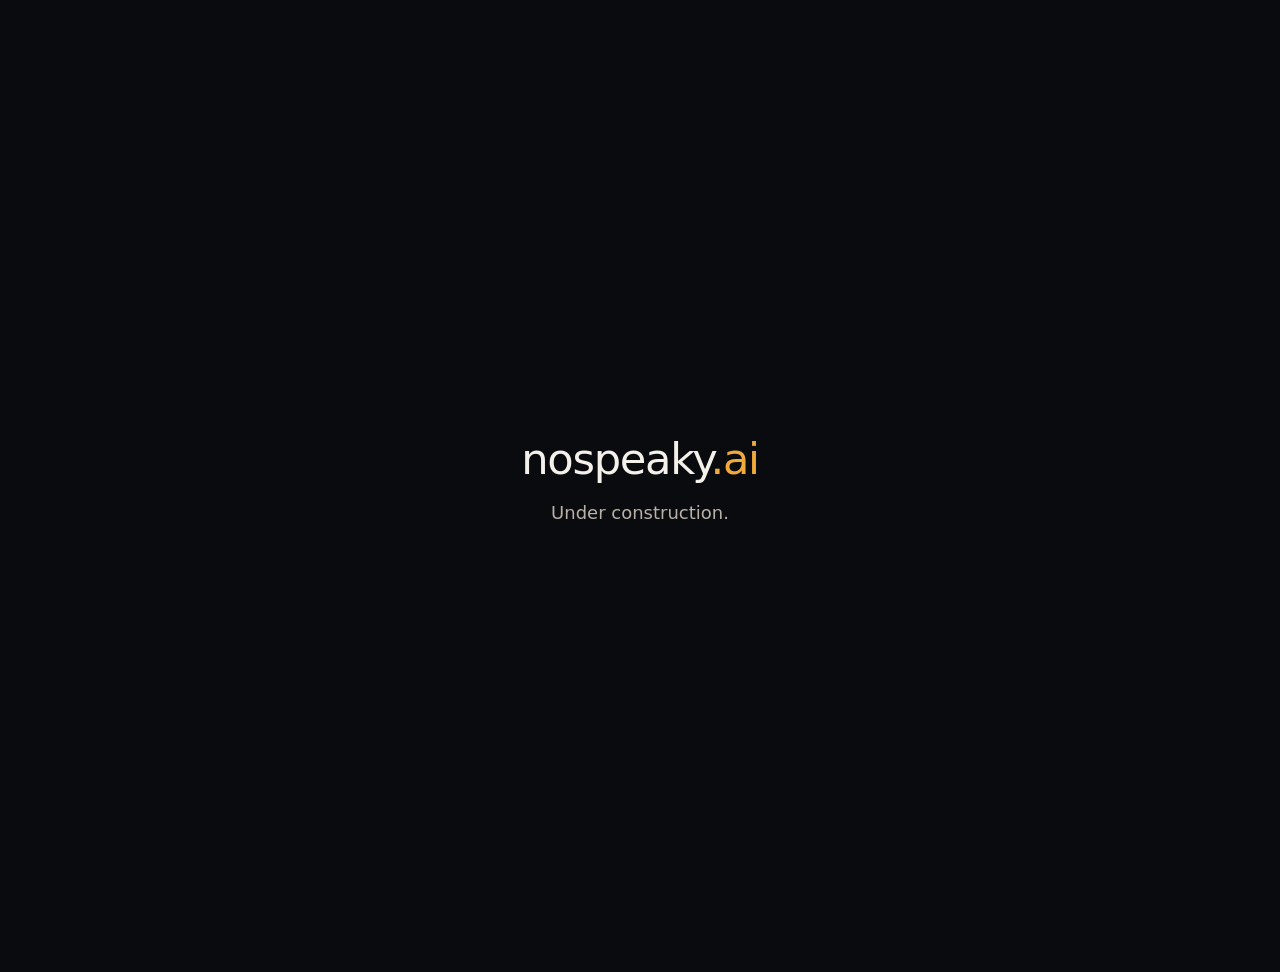
==== commit 55c268d1: "Park nospeaky.ai as under construction. The droplet is dark. Keep the domain. Stop advertising a liv" ====
--- a/index.html
+++ b/index.html
@@ -3,103 +3,24 @@
 <head>
 <meta charset="UTF-8">
 <meta name="viewport" content="width=device-width, initial-scale=1.0">
-<title>NoSpeaky — Live translator</title>
-<meta name="description" content="Paste a video link. Pick a language. Captions while it plays.">
+<title>nospeaky.ai — Under construction</title>
+<meta name="description" content="nospeaky.ai is under construction.">
 <meta name="theme-color" content="#0a0b0f">
-<link rel="stylesheet" href="css/site.css?v=21">
 <link rel="icon" href="data:image/svg+xml,%3Csvg xmlns='http://www.w3.org/2000/svg' viewBox='0 0 32 32'%3E%3Crect width='32' height='32' rx='8' fill='%230a0b0f'/%3E%3Cpath d='M8 12h16v2H8zm0 5h12v2H8zm0 5h9v2H8z' fill='%23F2A93B'/%3E%3C/svg%3E">
+<style>
+  html, body { margin: 0; height: 100%; background: #0a0b0f; color: #f4f1ea; font: 18px/1.4 system-ui, Helvetica Neue, Arial, sans-serif; }
+  main { min-height: 100%; display: grid; place-items: center; text-align: center; padding: 2rem; }
+  .brand { font-size: 2.4rem; letter-spacing: -0.03em; }
+  .dot { color: #F2A93B; }
+  p { color: #b7b1a6; margin-top: 0.6rem; }
+</style>
 </head>
 <body>
-  <div class="bg-grid" aria-hidden="true"></div>
-
-  <header class="top">
-    <a class="brand" href="/">nospeaky<span class="dot">.ai</span></a>
-    <nav>
-      <a href="watch.html">Watch</a>
-      <a href="#pricing">Pricing</a>
-      <a href="tos.html">Terms</a>
-      <a href="privacy.html">Privacy</a>
-    </nav>
-  </header>
-
-  <main>
-    <section class="hero">
-      <p class="eyebrow">Live translator</p>
-      <h1>Watch it in your language.</h1>
-      <div class="demo">
-        <video class="demo-video" src="/demo.mp4?v=1" autoplay muted loop playsinline></video>
-        <p class="demo-cap">Captions on the video — that’s the product.</p>
-      </div>
-      <p class="lede">
-        Paste a video link. Pick the language you want to read.
-        Captions while it plays — like someone translating next to you.
-      </p>
-      <p class="lang-line">A hundred languages. Klingon if you’re that kind of nerd.</p>
-      <div class="hero-actions">
-        <a class="btn primary" href="watch.html">Translate a video</a>
-        <a class="btn ghost" href="#how">How it works</a>
-      </div>
-      <p class="about-line">Built by Pi Studios in Melbourne. We made this so you can watch a clip you don’t speak.</p>
-    </section>
-
-    <section id="how" class="section">
-      <h2>How it works</h2>
-      <ol class="steps">
-        <li>
-          <strong>1. Paste a link</strong>
-          <span>YouTube, Dailymotion (dai.ly), or a direct .mp4. A few YouTube clips still get blocked from our server.</span>
-        </li>
-        <li>
-          <strong>2. Pick a language</strong>
-          <span>Spoken language and what you want to read — same list on Watch.</span>
-        </li>
-        <li>
-          <strong>3. Watch</strong>
-          <span>Wait for the timer. Captions stick on the player. Download .srt if you want.</span>
-        </li>
-      </ol>
-      <p class="sources-label">Works with</p>
-      <p class="sources" aria-label="Supported sources">
-        <span>Dailymotion</span>
-        <span>dai.ly</span>
-        <span>Direct MP4</span>
-        <span>Direct audio</span>
-      </p>
-    </section>
-
-    <section id="pricing" class="section">
-      <h2>Pricing</h2>
-      <div class="price-grid">
-        <article class="price-card">
-          <h3>Beta</h3>
-          <p class="price">Free</p>
-          <ul>
-            <li>Paste a public link</li>
-            <li>Captions on the player</li>
-            <li>Short clips, wait in the queue</li>
-          </ul>
-        </article>
-        <article class="price-card featured">
-          <p class="badge">Pro</p>
-          <h3>Pro</h3>
-          <p class="price">Later</p>
-          <ul>
-            <li>Not for sale yet</li>
-            <li>Skip the free queue when it opens</li>
-            <li>Same short-clip cap until we add boxes</li>
-          </ul>
-        </article>
-      </div>
-      <p class="fine">Free during beta. No card. We’ll name a price before anyone pays.</p>
-    </section>
-  </main>
-
-  <footer class="foot">
-    <span>© <span id="y"></span> NoSpeaky · <a href="https://pistudios.app">Pi Studios</a></span>
-    <span><a href="tos.html">Terms</a> · <a href="dmca.html">Copyright</a> · <a href="privacy.html">Privacy</a></span>
-  </footer>
-  <script>
-    document.getElementById('y').textContent = String(new Date().getFullYear());
-  </script>
+<main>
+  <div>
+    <div class="brand">nospeaky<span class="dot">.ai</span></div>
+    <p>Under construction.</p>
+  </div>
+</main>
 </body>
 </html>
